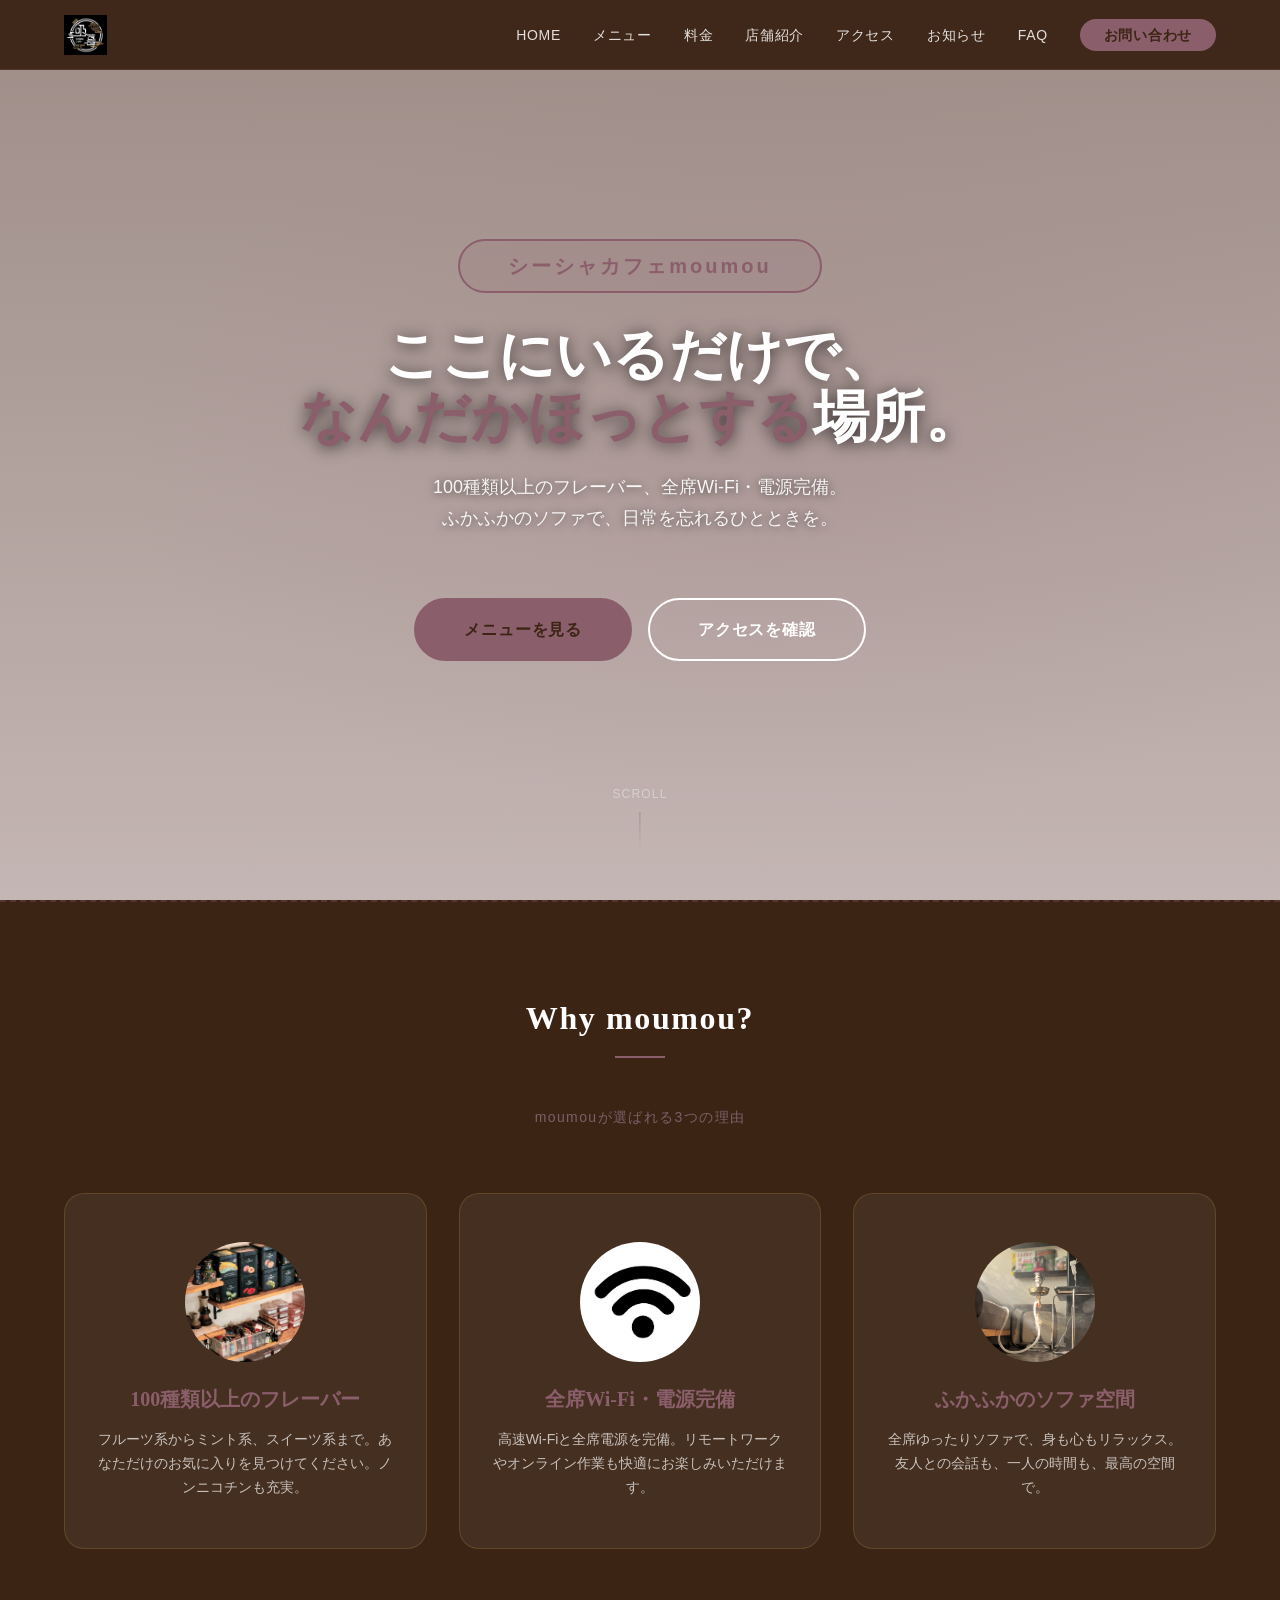
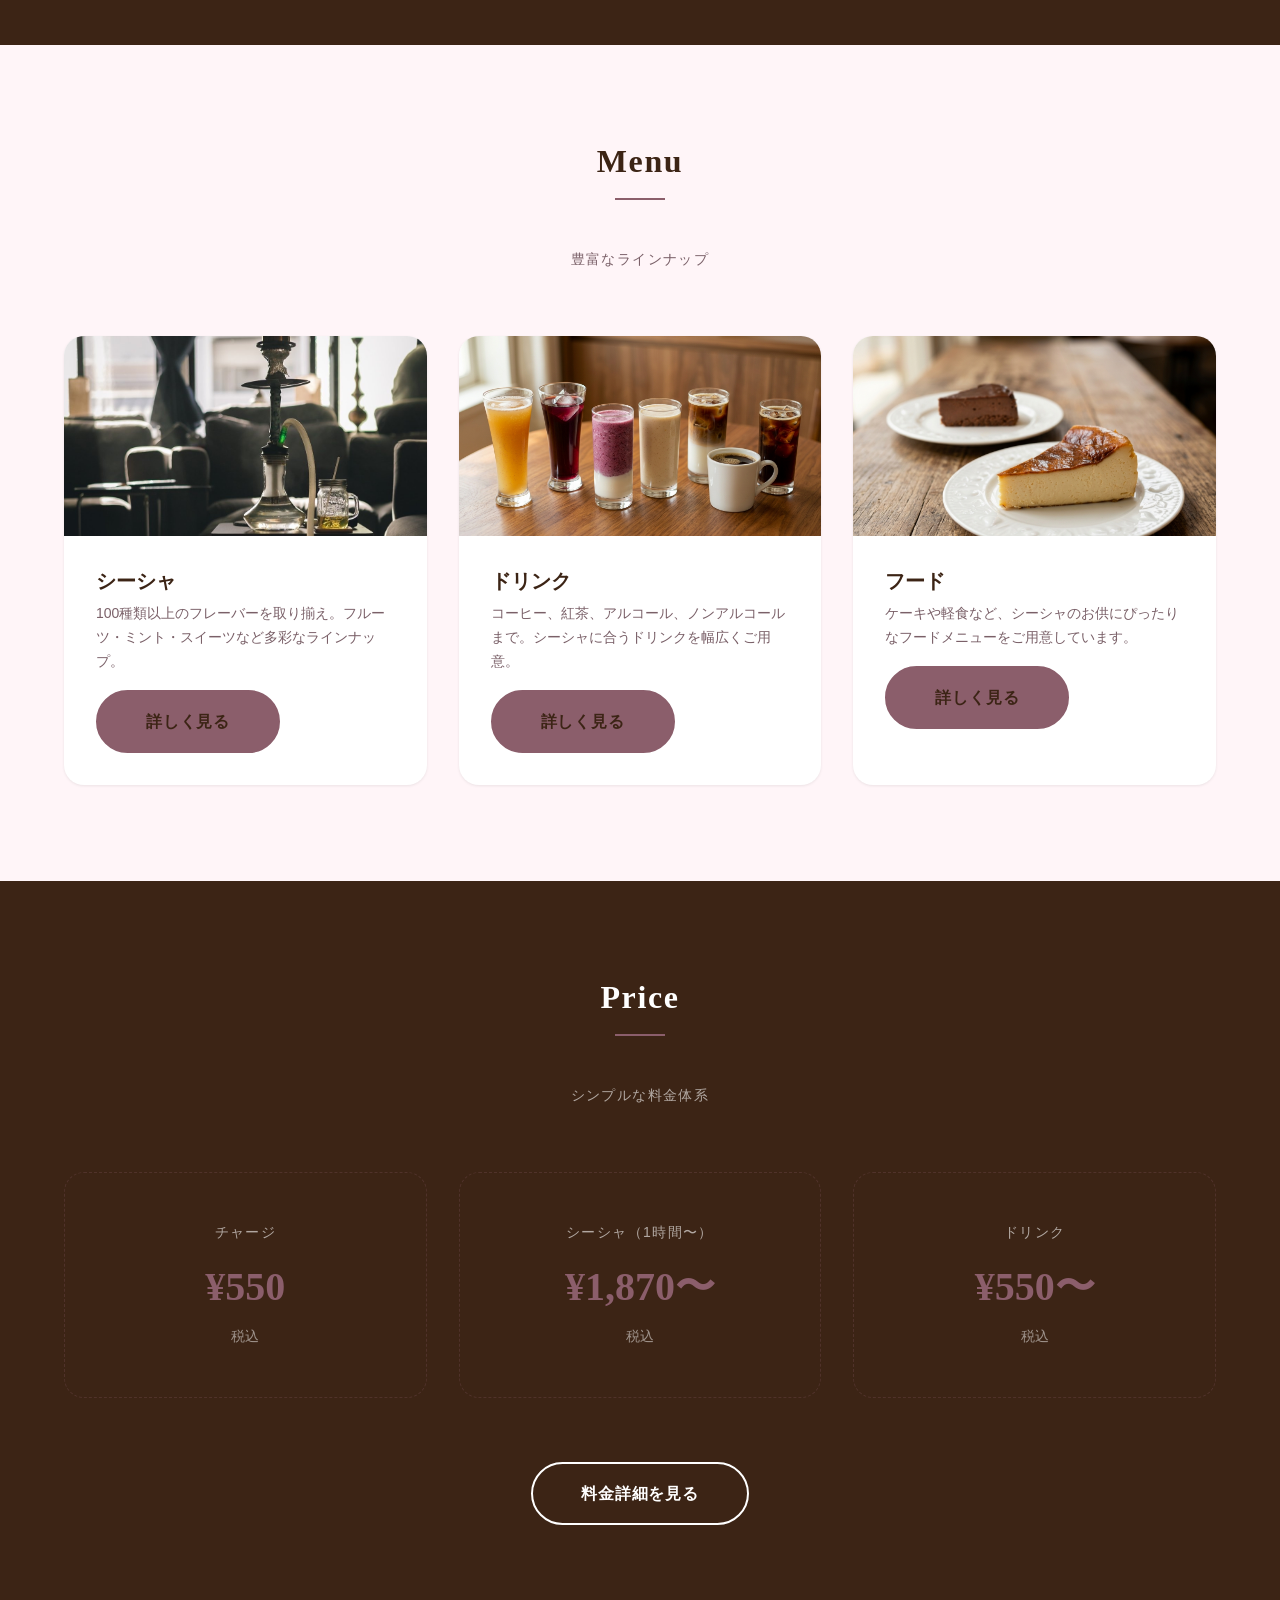
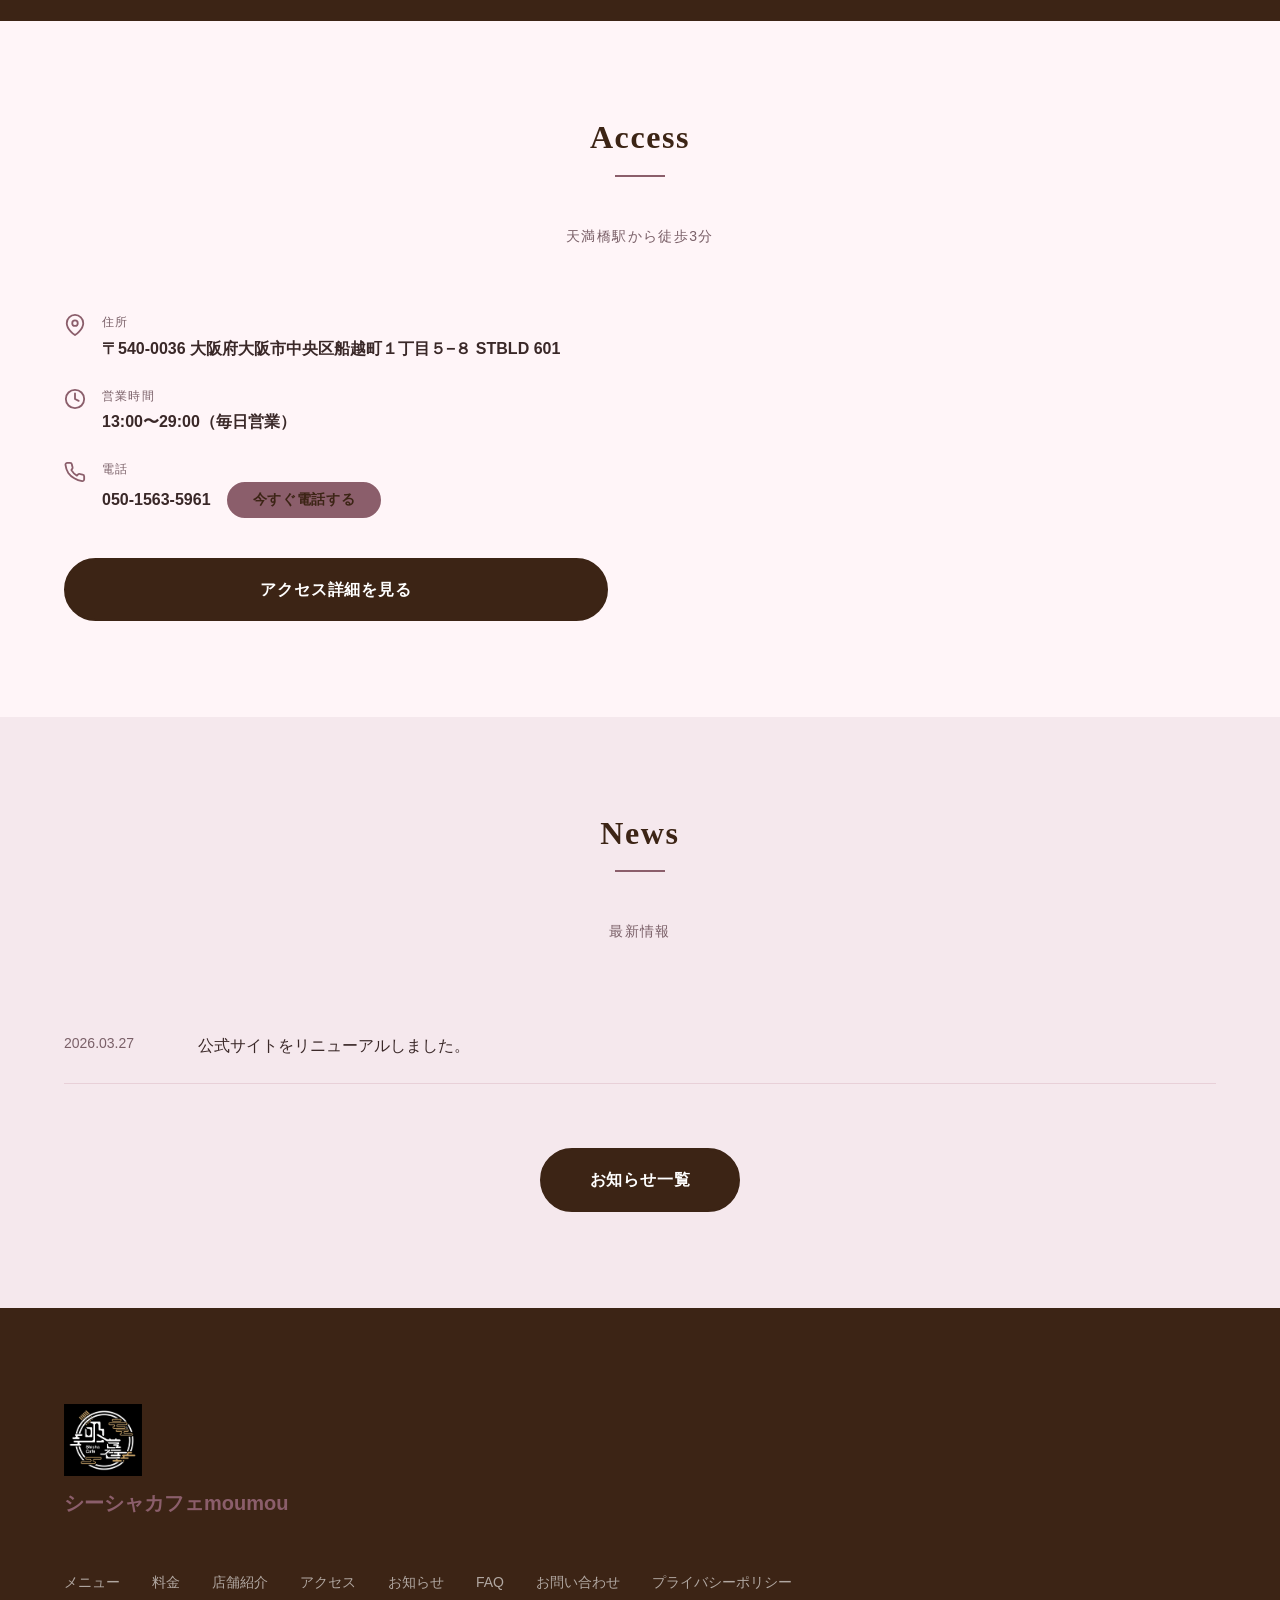
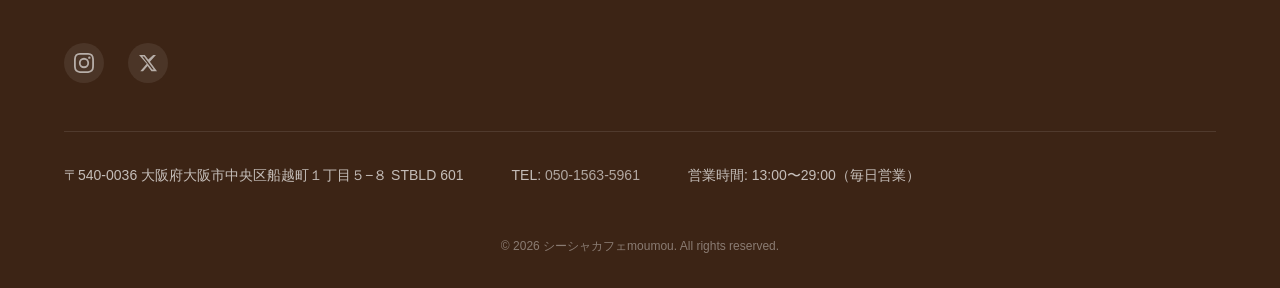
==== index.html @ cdf30d50 "feat: moumou 店舗HP初期作成 Co-Authored-By: Claude Opus 4.6 <noreply@anthropic.com>" ====
<!DOCTYPE html>
<html lang="ja">
<head>
  <meta charset="UTF-8">
  <base href="/">

  <meta name="viewport" content="width=device-width, initial-scale=1.0">
  <title>Shisha Cafe moumou（moumou）- 大阪天満橋のシーシャカフェ</title>
  <meta name="description" content="大阪・天満橋駅徒歩3分のシーシャカフェ。100種類以上のフレーバー、全席Wi-Fi・電源完備。リモートワークにも最適な至極のくつろぎ空間。営業時間13:00〜29:00。">
  <meta name="keywords" content="シーシャ,大阪,天満橋,シーシャカフェ,水タバコ,スーク,Souq">
  <link rel="canonical" href="https://moumou.example.com/">
  <!-- OGP -->
  <meta property="og:title" content="Shisha Cafe moumou（moumou）- 大阪天満橋のシーシャカフェ">
  <meta property="og:description" content="大阪・天満橋駅徒歩3分。100種類以上のフレーバー、全席Wi-Fi完備のシーシャカフェ。">
  <meta property="og:type" content="website">
  <meta property="og:url" content="https://moumou.example.com/">
  <meta property="og:image" content="https://moumou.example.com/images/og-image.jpg">
  <meta property="og:site_name" content="シーシャカフェmoumou">
  <meta property="og:locale" content="ja_JP">
  <meta name="twitter:card" content="summary_large_image">
  <meta name="twitter:image" content="https://moumou.example.com/images/og-image.jpg">
  <!-- 構造化データ -->
  <script type="application/ld+json">
  {
    "@context": "https://schema.org",
    "@type": "CafeOrCoffeeShop",
    "name": "Shisha Cafe moumou",
    "alternateName": "シーシャカフェmoumou",
    "url": "https://moumou.example.com",
    "telephone": "050-1563-5961",
    "address": {
      "@type": "PostalAddress",
      "postalCode": "540-0036",
      "streetAddress": "船越町１丁目５−８ STBLD 601",
      "addressLocality": "大阪市中央区",
      "addressRegion": "大阪府",
      "addressCountry": "JP"
    },
    "geo": {
      "@type": "GeoCoordinates",
      "latitude": "34.6877967",
      "longitude": "135.5146708"
    },
    "openingHoursSpecification": [
      {
        "@type": "OpeningHoursSpecification",
        "dayOfWeek": ["Monday","Tuesday","Wednesday","Thursday","Friday","Saturday","Sunday"],
        "opens": "13:00",
        "closes": "24:00"
      },
      {
        "@type": "OpeningHoursSpecification",
        "dayOfWeek": ["Tuesday","Wednesday","Thursday","Friday","Saturday","Sunday","Monday"],
        "opens": "00:00",
        "closes": "05:00"
      }
    ],
    "servesCuisine": "シーシャ（水タバコ）",
    "priceRange": "¥1,870〜¥3,520",
    "description": "大阪・天満橋のシーシャカフェ。100種類以上のフレーバー、全席Wi-Fi・電源完備。"
  }
  </script>
  <link rel="stylesheet" href="css/reset.css">
  <link rel="stylesheet" href="css/variables.css">
  <link rel="stylesheet" href="css/base.css">
  <link rel="stylesheet" href="css/layout.css">
  <link rel="stylesheet" href="css/components.css">
  <link rel="stylesheet" href="css/pages/home.css">
</head>
<body>

<header class="site-header">
  <div class="header-inner">
    <a href="./" class="site-logo"><img src="images/logo.png" alt="シーシャカフェmoumou" class="header-logo-img"></a>
    <nav class="global-nav" id="globalNav" aria-label="グローバルナビゲーション">
      <button class="nav-close" aria-label="メニューを閉じる"></button>
      <ul>
        <li><a href="./" aria-current="page">HOME</a></li>
        <li><a href="menu/">メニュー</a></li>
        <li><a href="price/">料金</a></li>
        <li><a href="about/">店舗紹介</a></li>
        <li><a href="access/">アクセス</a></li>
        <li><a href="news/">お知らせ</a></li>
        <li><a href="faq/">FAQ</a></li>
        <li><a href="contact/" class="btn-reserve">お問い合わせ</a></li>
      </ul>
    </nav>
    <button class="hamburger" id="hamburger" aria-label="メニューを開く" aria-expanded="false">
      <span></span><span></span><span></span>
    </button>
  </div>
</header>

<main>
  <!-- ヒーロー -->
  <section class="hero">
    <div class="container">
      <div class="hero-content">
        <span class="hero-eyebrow">シーシャカフェmoumou</span>
        <h1>ここにいるだけで、<br><span>なんだかほっとする</span>場所。</h1>
        <p class="hero-sub">100種類以上のフレーバー、全席Wi-Fi・電源完備。<br>ふかふかのソファで、日常を忘れるひとときを。</p>
        <div class="hero-cta">
          <a href="menu/" class="btn btn-primary">メニューを見る</a>
          <a href="access/" class="btn btn-outline">アクセスを確認</a>
        </div>
      </div>
    </div>
    <div class="hero-scroll" aria-hidden="true">SCROLL</div>
  </section>

  <!-- 特徴 -->
  <section class="features-section">
    <div class="container">
      <h2 class="section-title">Why moumou?</h2>
      <span class="gold-line"></span>
      <p class="section-subtitle">moumouが選ばれる3つの理由</p>
      <div class="grid-3">
        <div class="feature-card fade-in">
          <div class="feature-icon"><img src="images/gallery-flavor-shelf.jpg" alt="フレーバー" class="feature-icon-img"></div>
          <h3 class="feature-title">100種類以上のフレーバー</h3>
          <p class="feature-text">フルーツ系からミント系、スイーツ系まで。あなただけのお気に入りを見つけてください。ノンニコチンも充実。</p>
        </div>
        <div class="feature-card fade-in">
          <div class="feature-icon"><img src="images/wifi.jpg" alt="Wi-Fi" class="feature-icon-img"></div>
          <h3 class="feature-title">全席Wi-Fi・電源完備</h3>
          <p class="feature-text">高速Wi-Fiと全席電源を完備。リモートワークやオンライン作業も快適にお楽しみいただけます。</p>
        </div>
        <div class="feature-card fade-in">
          <div class="feature-icon"><img src="images/gallery-private-room.jpg" alt="ソファ" class="feature-icon-img"></div>
          <h3 class="feature-title">ふかふかのソファ空間</h3>
          <p class="feature-text">全席ゆったりソファで、身も心もリラックス。友人との会話も、一人の時間も、最高の空間で。</p>
        </div>
      </div>
    </div>
  </section>

  <!-- メニュー概要 -->
  <section class="section menu-preview">
    <div class="container">
      <h2 class="section-title">Menu</h2>
      <span class="gold-line"></span>
      <p class="section-subtitle">豊富なラインナップ</p>
      <div class="grid-3">
        <div class="card fade-in">
          <img src="images/gallery-shisha-set.jpg" alt="シーシャ" class="card-img-top">
          <div class="card-body">
            <h3 class="card-title">シーシャ</h3>
            <p class="card-text">100種類以上のフレーバーを取り揃え。フルーツ・ミント・スイーツなど多彩なラインナップ。</p>
            <a href="menu/" class="btn btn-primary">詳しく見る</a>
          </div>
        </div>
        <div class="card fade-in">
          <img src="images/menu-drink.jpg" alt="ドリンク" class="card-img-top">
          <div class="card-body">
            <h3 class="card-title">ドリンク</h3>
            <p class="card-text">コーヒー、紅茶、アルコール、ノンアルコールまで。シーシャに合うドリンクを幅広くご用意。</p>
            <a href="menu/" class="btn btn-primary">詳しく見る</a>
          </div>
        </div>
        <div class="card fade-in">
          <img src="images/menu-food.jpg" alt="フード" class="card-img-top">
          <div class="card-body">
            <h3 class="card-title">フード</h3>
            <p class="card-text">ケーキや軽食など、シーシャのお供にぴったりなフードメニューをご用意しています。</p>
            <a href="menu/" class="btn btn-primary">詳しく見る</a>
          </div>
        </div>
      </div>
    </div>
  </section>

  <!-- 料金概要 -->
  <section class="section price-overview section-alt">
    <div class="container">
      <h2 class="section-title">Price</h2>
      <span class="gold-line"></span>
      <p class="section-subtitle">シンプルな料金体系</p>
      <div class="price-overview-grid fade-in">
        <div class="price-item">
          <div class="price-item-label">チャージ</div>
          <div class="price-item-amount">¥550</div>
          <div class="price-item-unit">税込</div>
        </div>
        <div class="price-item">
          <div class="price-item-label">シーシャ（1時間〜）</div>
          <div class="price-item-amount">¥1,870〜</div>
          <div class="price-item-unit">税込</div>
        </div>
        <div class="price-item">
          <div class="price-item-label">ドリンク</div>
          <div class="price-item-amount">¥550〜</div>
          <div class="price-item-unit">税込</div>
        </div>
      </div>
      <div class="text-center">
        <a href="price/" class="btn btn-outline">料金詳細を見る</a>
      </div>
    </div>
  </section>

  <!-- アクセス概要 -->
  <section class="section">
    <div class="container">
      <h2 class="section-title">Access</h2>
      <span class="gold-line"></span>
      <p class="section-subtitle">天満橋駅から徒歩3分</p>
      <div class="access-overview-inner fade-in">
        <div class="access-info-list">
          <div class="access-info-item">
            <span class="access-info-icon" aria-hidden="true"><svg xmlns="http://www.w3.org/2000/svg" width="22" height="22" viewBox="0 0 24 24" fill="none" stroke="currentColor" stroke-width="2" stroke-linecap="round" stroke-linejoin="round"><path d="M21 10c0 7-9 13-9 13s-9-6-9-13a9 9 0 0 1 18 0z"/><circle cx="12" cy="10" r="3"/></svg></span>
            <div>
              <div class="access-info-label">住所</div>
              <div class="access-info-value">〒540-0036 大阪府大阪市中央区船越町１丁目５−８ STBLD 601</div>
            </div>
          </div>
          <div class="access-info-item">
            <span class="access-info-icon" aria-hidden="true"><svg xmlns="http://www.w3.org/2000/svg" width="22" height="22" viewBox="0 0 24 24" fill="none" stroke="currentColor" stroke-width="2" stroke-linecap="round" stroke-linejoin="round"><circle cx="12" cy="12" r="10"/><polyline points="12 6 12 12 16 14"/></svg></span>
            <div>
              <div class="access-info-label">営業時間</div>
              <div class="access-info-value">13:00〜29:00（毎日営業）</div>
            </div>
          </div>
          <div class="access-info-item">
            <span class="access-info-icon" aria-hidden="true"><svg xmlns="http://www.w3.org/2000/svg" width="22" height="22" viewBox="0 0 24 24" fill="none" stroke="currentColor" stroke-width="2" stroke-linecap="round" stroke-linejoin="round"><path d="M22 16.92v3a2 2 0 0 1-2.18 2 19.79 19.79 0 0 1-8.63-3.07A19.5 19.5 0 0 1 4.69 13a19.79 19.79 0 0 1-3.07-8.67A2 2 0 0 1 3.6 2h3a2 2 0 0 1 2 1.72 12.84 12.84 0 0 0 .7 2.81 2 2 0 0 1-.45 2.11L8.09 9.91a16 16 0 0 0 6 6l1.27-1.27a2 2 0 0 1 2.11-.45 12.84 12.84 0 0 0 2.81.7A2 2 0 0 1 22 16.92z"/></svg></span>
            <div>
              <div class="access-info-label">電話</div>
              <div class="access-info-value access-phone-actions">
                <a href="tel:05015635961">050-1563-5961</a>
                <a href="tel:05015635961" class="btn btn-primary btn-sm">今すぐ電話する</a>
              </div>
            </div>
          </div>
          <a href="access/" class="btn btn-dark" style="margin-top:var(--space-md);">アクセス詳細を見る</a>
        </div>
        <iframe src="https://www.google.com/maps/embed?pb=!1m18!1m12!1m3!1d3280.6!2d135.5146708!3d34.6877967!2m3!1f0!2f0!3f0!3m2!1i1024!2i768!4f13.1!3m3!1m2!1s0x6000e73224f2a567%3A0xe76bcfad99c19d66!2z44K344O844K344AB5ZCJ5ZSu!5e0!3m2!1sja!2sjp!4v1743040000000!5m2!1sja!2sjp" width="100%" style="aspect-ratio:16/9;border:0;border-radius:var(--radius-lg);" allowfullscreen="" loading="lazy" referrerpolicy="no-referrer-when-downgrade" title="シーシャカフェmoumou の地図"></iframe>
      </div>
    </div>
  </section>

  <!-- お知らせ -->
  <section class="section section-bg-2">
    <div class="container">
      <h2 class="section-title">News</h2>
      <span class="gold-line"></span>
      <p class="section-subtitle">最新情報</p>
      <div class="news-list fade-in">
        <div class="news-item">
          <time class="news-date" datetime="2026-03-27">2026.03.27</time>
          <a class="news-title" href="news/">公式サイトをリニューアルしました。</a>
        </div>
      </div>
      <div class="text-center">
        <a href="news/" class="btn btn-dark">お知らせ一覧</a>
      </div>
    </div>
  </section>
</main>

<footer class="site-footer">
  <div class="footer-inner">
    <div class="footer-logo"><img src="images/logo.png" alt="シーシャカフェmoumou" class="footer-logo-img"><span>シーシャカフェmoumou</span></div>
    <nav class="footer-nav" aria-label="フッターナビゲーション">
      <ul>
        <li><a href="menu/">メニュー</a></li>
        <li><a href="price/">料金</a></li>
        <li><a href="about/">店舗紹介</a></li>
        <li><a href="access/">アクセス</a></li>
        <li><a href="news/">お知らせ</a></li>
        <li><a href="faq/">FAQ</a></li>
        <li><a href="contact/">お問い合わせ</a></li>
        <li><a href="privacy/">プライバシーポリシー</a></li>
      </ul>
    </nav>
    <div class="footer-sns">
      <a href="https://www.instagram.com/moumou/" target="_blank" rel="noopener noreferrer" aria-label="Instagram">
        <svg xmlns="http://www.w3.org/2000/svg" width="20" height="20" viewBox="0 0 24 24" fill="currentColor"><path d="M12 2.163c3.204 0 3.584.012 4.85.07 3.252.148 4.771 1.691 4.919 4.919.058 1.265.069 1.645.069 4.849 0 3.205-.012 3.584-.069 4.849-.149 3.225-1.664 4.771-4.919 4.919-1.266.058-1.644.07-4.85.07-3.204 0-3.584-.012-4.849-.07-3.26-.149-4.771-1.699-4.919-4.92-.058-1.265-.07-1.644-.07-4.849 0-3.204.013-3.583.07-4.849.149-3.227 1.664-4.771 4.919-4.919 1.266-.057 1.645-.069 4.849-.069zM12 0C8.741 0 8.333.014 7.053.072 2.695.272.273 2.69.073 7.052.014 8.333 0 8.741 0 12c0 3.259.014 3.668.072 4.948.2 4.358 2.618 6.78 6.98 6.98C8.333 23.986 8.741 24 12 24c3.259 0 3.668-.014 4.948-.072 4.354-.2 6.782-2.618 6.979-6.98.059-1.28.073-1.689.073-4.948 0-3.259-.014-3.667-.072-4.947-.196-4.354-2.617-6.78-6.979-6.98C15.668.014 15.259 0 12 0zm0 5.838a6.162 6.162 0 100 12.324 6.162 6.162 0 000-12.324zM12 16a4 4 0 110-8 4 4 0 010 8zm6.406-11.845a1.44 1.44 0 100 2.881 1.44 1.44 0 000-2.881z"/></svg>
      </a>
      <a href="https://x.com/moumou" target="_blank" rel="noopener noreferrer" aria-label="X（旧Twitter）">
        <svg xmlns="http://www.w3.org/2000/svg" width="20" height="20" viewBox="0 0 24 24" fill="currentColor"><path d="M18.244 2.25h3.308l-7.227 8.26 8.502 11.24H16.17l-4.714-6.231-5.401 6.231H2.746l7.73-8.835L1.254 2.25H8.08l4.253 5.622zm-1.161 17.52h1.833L7.084 4.126H5.117z"/></svg>
      </a>
    </div>
    <div class="footer-info">
      <p>〒540-0036 大阪府大阪市中央区船越町１丁目５−８ STBLD 601</p>
      <p>TEL: <a href="tel:05015635961">050-1563-5961</a></p>
      <p>営業時間: 13:00〜29:00（毎日営業）</p>
    </div>
    <p class="copyright">&copy; 2026 シーシャカフェmoumou. All rights reserved.</p>
  </div>
</footer>

<script src="js/main.js"></script>
</body>
</html>
---- css/variables.css ----
:root {
  --color-primary: #8B5E6B;
  --color-primary-dark: #6B4050;
  --color-dark: #3C2415;
  --color-dark-2: #5A3A28;
  --color-bg: #FFF5F8;
  --color-bg-2: #F5E8ED;
  --color-white: #FFFFFF;
  --color-text: #3A2828;
  --color-text-light: #7A6068;
  --color-border: #E8D0D8;

  --font-en: 'Georgia', 'Palatino', serif;
  --font-ja: 'Hiragino Kaku Gothic ProN', 'Noto Sans JP', sans-serif;
  --font-size-xs: 0.75rem;
  --font-size-sm: 0.875rem;
  --font-size-base: 1rem;
  --font-size-lg: 1.125rem;
  --font-size-xl: 1.25rem;
  --font-size-2xl: 1.5rem;
  --font-size-3xl: 2rem;
  --font-size-4xl: 2.5rem;
  --font-size-5xl: 3.5rem;
  --line-height-base: 1.7;
  --line-height-tight: 1.3;

  --space-xs: 0.25rem;
  --space-sm: 0.5rem;
  --space-md: 1rem;
  --space-lg: 1.5rem;
  --space-xl: 2rem;
  --space-2xl: 3rem;
  --space-3xl: 4rem;
  --space-4xl: 6rem;

  --container-width: 1200px;
  --container-padding: 1.5rem;

  --radius-sm: 4px;
  --radius-md: 8px;
  --radius-lg: 20px;
  --radius-full: 9999px;

  --shadow-sm: 0 1px 3px rgba(0,0,0,0.08);
  --shadow-md: 0 4px 12px rgba(0,0,0,0.1);
  --shadow-lg: 0 8px 30px rgba(0,0,0,0.15);

  --transition-fast: 0.2s ease;
  --transition-base: 0.3s ease;
  --transition-slow: 0.5s ease;

  --header-height: 70px;
}
---- css/base.css ----
body {
  font-family: var(--font-ja);
  font-size: var(--font-size-base);
  line-height: var(--line-height-base);
  color: var(--color-text);
  background-color: var(--color-bg);
}

h1, h2, h3, h4, h5, h6 {
  font-family: var(--font-en);
  line-height: var(--line-height-tight);
  color: var(--color-dark);
}

p { margin-bottom: var(--space-md); }
p:last-child { margin-bottom: 0; }

a { transition: color var(--transition-fast); }
a:hover { color: var(--color-primary); }

img { height: auto; }

/* no-scroll utility */
body.no-scroll { overflow: hidden; }

/* Focus visible */
:focus-visible {
  outline: 2px solid var(--color-primary);
  outline-offset: 3px;
  border-radius: var(--radius-sm);
}

.sr-only {
  position: absolute; width: 1px; height: 1px;
  padding: 0; margin: -1px; overflow: hidden;
  clip: rect(0,0,0,0); white-space: nowrap; border: 0;
}

.section {
  padding: var(--space-4xl) 0;
}

.section-alt {
  background-color: var(--color-dark);
  color: var(--color-white);
}

.section-alt h2, .section-alt h3 { color: var(--color-white); }

.section-title {
  font-size: var(--font-size-3xl);
  text-align: center;
  margin-bottom: var(--space-sm);
  letter-spacing: 0.05em;
}

.section-subtitle {
  font-family: var(--font-ja);
  font-size: var(--font-size-sm);
  color: var(--color-text-light);
  text-align: center;
  margin-bottom: var(--space-3xl);
  letter-spacing: 0.1em;
}

.section-alt .section-subtitle { color: rgba(255,255,255,0.6); }

.gold-line {
  display: block;
  width: 50px;
  height: 2px;
  background: var(--color-primary);
  margin: var(--space-md) auto var(--space-2xl);
}

.page-hero {
  background-color: var(--color-dark);
  color: var(--color-white);
  padding: calc(var(--header-height) + var(--space-3xl)) 0 var(--space-3xl);
  text-align: center;
}

.page-hero h1 {
  color: var(--color-white);
  font-size: var(--font-size-4xl);
  margin-bottom: var(--space-md);
}

.page-hero p {
  color: rgba(255,255,255,0.7);
  font-size: var(--font-size-lg);
}

.breadcrumb {
  font-size: var(--font-size-sm);
  color: rgba(255,255,255,0.6);
  margin-top: var(--space-lg);
}

.breadcrumb ol {
  display: flex;
  flex-wrap: wrap;
  gap: 0;
  align-items: center;
  justify-content: center;
  list-style: none;
  margin: 0;
  padding: 0;
}

.breadcrumb li + li::before {
  content: "/";
  margin: 0 var(--space-sm);
  color: rgba(255,255,255,0.6);
}

.breadcrumb a { color: rgba(255,255,255,0.6); }
.breadcrumb a:hover { color: var(--color-primary); }
.breadcrumb li:last-child span { color: var(--color-primary); }

.text-center { text-align: center; }

.section-bg-2 { background: var(--color-bg-2); }

/* ========== FADE-IN ANIMATION ========== */
.fade-in {
  opacity: 0;
  transform: translateY(20px);
  transition: opacity 0.6s ease, transform 0.6s ease;
}

.fade-in.visible {
  opacity: 1;
  transform: none;
}

/* ========== UTILITY ========== */
.container-narrow { max-width: 800px; }

.icon-inline {
  display: inline;
  vertical-align: middle;
  margin-right: 6px;
}

.mt-xl { margin-top: var(--space-xl); }
.mt-3xl { margin-top: var(--space-3xl); }
---- css/layout.css ----
.container {
  max-width: var(--container-width);
  margin: 0 auto;
  padding: 0 var(--container-padding);
}

/* ========== HEADER ========== */
.site-header {
  position: fixed;
  top: 0; left: 0; right: 0;
  height: var(--header-height);
  background-color: rgba(60, 36, 21, 0.96);
  backdrop-filter: blur(8px);
  z-index: 1000;
  border-bottom: 1px solid rgba(139, 94, 107, 0.25);
  transition: box-shadow var(--transition-base);
}

.site-header.scrolled {
  box-shadow: 0 4px 20px rgba(0,0,0,0.3);
}

.header-inner {
  display: flex;
  align-items: center;
  justify-content: space-between;
  height: 100%;
  max-width: var(--container-width);
  margin: 0 auto;
  padding: 0 var(--container-padding);
}

.site-logo {
  font-family: var(--font-en);
  font-size: var(--font-size-xl);
  color: var(--color-primary);
  letter-spacing: 0.05em;
  font-weight: bold;
}

.header-logo-img {
  height: 40px;
  width: auto;
  vertical-align: middle;
}

.global-nav ul {
  display: flex;
  gap: var(--space-xl);
  align-items: center;
}

.global-nav a {
  font-size: var(--font-size-sm);
  color: rgba(255,255,255,0.85);
  letter-spacing: 0.05em;
  transition: color var(--transition-fast);
  position: relative;
}

.global-nav a::after {
  content: '';
  position: absolute;
  bottom: -4px; left: 0; right: 0;
  height: 1px;
  background: var(--color-primary);
  transform: scaleX(0);
  transition: transform var(--transition-fast);
}

.global-nav a:hover { color: var(--color-primary); }
.global-nav a:hover::after { transform: scaleX(1); }

.global-nav .btn-reserve {
  background: var(--color-primary);
  color: var(--color-dark);
  padding: var(--space-sm) var(--space-lg);
  border-radius: var(--radius-full);
  font-weight: bold;
  font-size: var(--font-size-sm);
}

.global-nav .btn-reserve::after { display: none; }
.global-nav .btn-reserve:hover {
  background: var(--color-primary-dark);
  color: var(--color-dark);
}

/* Hamburger */
.hamburger {
  display: none;
  flex-direction: column;
  gap: 5px;
  padding: var(--space-sm);
  position: relative;
  z-index: 1002;
}

.hamburger span {
  display: block;
  width: 24px;
  height: 2px;
  background: var(--color-white);
  transition: transform var(--transition-base), opacity var(--transition-base);
}

.hamburger.active span:nth-child(1) { transform: translateY(7px) rotate(45deg); }
.hamburger.active span:nth-child(2) { opacity: 0; }
.hamburger.active span:nth-child(3) { transform: translateY(-7px) rotate(-45deg); }

.nav-close { display: none; }

/* ========== FOOTER ========== */
.site-footer {
  background-color: var(--color-dark);
  color: rgba(255,255,255,0.7);
  padding: var(--space-4xl) 0 var(--space-xl);
}

.footer-inner {
  max-width: var(--container-width);
  margin: 0 auto;
  padding: 0 var(--container-padding);
}

.footer-logo {
  font-family: 'Hiragino Kaku Gothic ProN', 'Noto Sans JP', 'Meiryo', sans-serif;
  font-size: var(--font-size-xl);
  color: var(--color-primary);
  margin-bottom: var(--space-2xl);
  font-weight: bold;
}

.footer-logo img {
  height: 72px;
  width: auto;
  display: block;
  margin-bottom: 10px;
}

.footer-logo-img {
  height: 44px;
  width: auto;
  display: block;
  margin-bottom: 8px;
}

.footer-nav ul {
  display: flex;
  flex-wrap: wrap;
  gap: var(--space-md) var(--space-xl);
  margin-bottom: var(--space-2xl);
}

.footer-nav a {
  font-size: var(--font-size-sm);
  color: rgba(255,255,255,0.6);
  transition: color var(--transition-fast);
}

.footer-nav a:hover { color: var(--color-primary); }

.footer-info {
  border-top: 1px solid rgba(255,255,255,0.1);
  padding-top: var(--space-xl);
  margin-bottom: var(--space-xl);
  display: flex;
  flex-wrap: wrap;
  gap: var(--space-md) var(--space-2xl);
  font-size: var(--font-size-sm);
}

.footer-info a { color: rgba(255,255,255,0.6); }
.footer-info a:hover { color: var(--color-primary); }

.footer-sns {
  display: flex;
  gap: var(--space-lg);
  margin-bottom: var(--space-2xl);
}

.footer-sns a {
  display: flex;
  align-items: center;
  justify-content: center;
  width: 40px;
  height: 40px;
  border-radius: 50%;
  background: rgba(255,255,255,0.08);
  color: rgba(255,255,255,0.6);
  transition: background var(--transition-fast), color var(--transition-fast);
}

.footer-sns a:hover {
  background: var(--color-primary);
  color: var(--color-dark);
}

.copyright {
  font-size: var(--font-size-xs);
  color: rgba(255,255,255,0.4);
  text-align: center;
}

/* ========== GRID ========== */
.grid-2 { display: grid; grid-template-columns: repeat(2, 1fr); gap: var(--space-xl); }
.grid-3 { display: grid; grid-template-columns: repeat(3, 1fr); gap: var(--space-xl); }
.grid-4 { display: grid; grid-template-columns: repeat(4, 1fr); gap: var(--space-lg); }

.access-phone-actions {
  display: flex;
  align-items: center;
  gap: var(--space-md);
  flex-wrap: wrap;
}

/* ========== RESPONSIVE ========== */
@media (max-width: 1024px) {
  .grid-4 { grid-template-columns: repeat(2, 1fr); }
}

@media (max-width: 768px) {
  .hamburger {
    display: flex;
    position: fixed;
    top: calc((var(--header-height) - 44px) / 2);
    right: var(--container-padding);
    z-index: 1002;
    width: 44px;
    height: 44px;
    justify-content: center;
    align-items: center;
  }
  .hamburger.active span {
    background: var(--color-primary);
  }

  .hamburger.active {
    visibility: hidden;
    pointer-events: none;
  }

  .global-nav {
    position: fixed;
    top: 0; left: 0;
    width: 100%; height: 100dvh;
    background: var(--color-dark);
    display: flex;
    justify-content: center;
    align-items: center;
    flex-direction: column;
    opacity: 0;
    visibility: hidden;
    pointer-events: none;
    transition: opacity 0.3s ease, visibility 0.3s ease;
    z-index: 1001;
    overflow-y: auto;
  }

  .global-nav.open {
    opacity: 1;
    visibility: visible;
    pointer-events: auto;
  }

  .nav-close {
    position: absolute;
    top: var(--space-xl);
    right: var(--space-xl);
    width: 48px;
    height: 48px;
    display: flex;
    align-items: center;
    justify-content: center;
    background: rgba(255,255,255,0.1);
    border: none;
    border-radius: 50%;
    cursor: pointer;
    z-index: 1;
  }

  .nav-close::before,
  .nav-close::after {
    content: '';
    position: absolute;
    width: 24px;
    height: 2px;
    background: var(--color-primary);
  }

  .nav-close::before { transform: rotate(45deg); }
  .nav-close::after  { transform: rotate(-45deg); }

  .global-nav ul {
    flex-direction: column;
    align-items: center;
    gap: var(--space-lg);
  }

  .global-nav a {
    font-size: var(--font-size-2xl);
    padding: var(--space-lg);
  }

  .grid-2, .grid-3, .grid-4 { grid-template-columns: 1fr; }

  .section { padding: var(--space-3xl) 0; }

  .section-title { font-size: var(--font-size-2xl); }

  .page-hero h1 { font-size: var(--font-size-3xl); }
}
---- css/components.css ----
/* ========== BUTTONS ========== */
.btn {
  display: inline-flex;
  align-items: center;
  justify-content: center;
  gap: var(--space-sm);
  padding: var(--space-md) var(--space-2xl);
  border-radius: var(--radius-full);
  font-size: var(--font-size-base);
  font-weight: bold;
  letter-spacing: 0.05em;
  transition: all var(--transition-base);
  cursor: pointer;
  border: 2px solid transparent;
}

.btn-primary {
  background: var(--color-primary);
  color: var(--color-dark);
  border-color: var(--color-primary);
}
.btn-primary:hover {
  background: var(--color-primary-dark);
  border-color: var(--color-primary-dark);
  color: var(--color-dark);
  transform: translateY(-2px);
  box-shadow: var(--shadow-md);
}

.btn-outline {
  background: transparent;
  color: var(--color-white);
  border-color: var(--color-white);
}
.btn-outline:hover {
  background: var(--color-white);
  color: var(--color-dark);
  transform: translateY(-2px);
}

.btn-dark {
  background: var(--color-dark);
  color: var(--color-white);
  border-color: var(--color-dark);
}
.btn-dark:hover {
  background: var(--color-dark-2);
  transform: translateY(-2px);
}

.btn-sm {
  padding: var(--space-xs) var(--space-lg);
  font-size: var(--font-size-sm);
}

/* ========== CARDS ========== */
.card {
  background: var(--color-white);
  border-radius: var(--radius-lg);
  overflow: hidden;
  box-shadow: var(--shadow-sm);
  transition: transform var(--transition-base), box-shadow var(--transition-base);
}
.card:hover {
  transform: translateY(-4px);
  box-shadow: var(--shadow-lg);
}

.card-img {
  width: 100%;
  aspect-ratio: 16/9;
  object-fit: cover;
  background: var(--color-bg-2);
}

.card-img-top {
  width: 100%;
  height: 200px;
  object-fit: cover;
  border-radius: var(--radius-md) var(--radius-md) 0 0;
}

.card-img-placeholder {
  width: 100%;
  aspect-ratio: 16/9;
  background: linear-gradient(135deg, var(--color-dark) 0%, var(--color-dark-2) 100%);
  display: flex;
  align-items: center;
  justify-content: center;
  color: var(--color-primary);
  font-size: var(--font-size-3xl);
}

.card-body {
  padding: var(--space-xl);
}

.card-title {
  font-size: var(--font-size-xl);
  margin-bottom: var(--space-sm);
  color: var(--color-dark);
}

.card-text {
  font-size: var(--font-size-sm);
  color: var(--color-text-light);
  line-height: var(--line-height-base);
  margin-bottom: var(--space-md);
}

/* ========== BADGES ========== */
.badge {
  display: inline-block;
  padding: 2px var(--space-sm);
  border-radius: var(--radius-full);
  font-size: var(--font-size-xs);
  font-weight: bold;
  letter-spacing: 0.05em;
}

.badge-gold {
  background: rgba(201, 168, 76, 0.15);
  color: var(--color-primary);
  border: 1px solid rgba(201, 168, 76, 0.3);
}

.badge-dark {
  background: var(--color-dark);
  color: var(--color-white);
}

/* ========== FORM ========== */
.form-group {
  margin-bottom: var(--space-lg);
}

.form-label {
  display: block;
  font-size: var(--font-size-sm);
  font-weight: bold;
  color: var(--color-dark);
  margin-bottom: var(--space-sm);
}

.form-control {
  width: 100%;
  padding: var(--space-md);
  border: 1px solid var(--color-border);
  border-radius: var(--radius-md);
  font-size: var(--font-size-base);
  font-family: var(--font-ja);
  background: var(--color-white);
  transition: border-color var(--transition-fast), box-shadow var(--transition-fast);
}

.form-control:focus {
  outline: none;
  border-color: var(--color-primary);
  box-shadow: 0 0 0 3px rgba(201, 168, 76, 0.15);
}

textarea.form-control {
  min-height: 160px;
  resize: vertical;
}

/* ========== INFO LIST ========== */
.info-table {
  width: 100%;
  border-collapse: collapse;
}

.info-table th, .info-table td {
  padding: var(--space-md) var(--space-lg);
  border-bottom: 1px solid var(--color-border);
  text-align: left;
  vertical-align: top;
}

.info-table th {
  width: 180px;
  font-size: var(--font-size-sm);
  color: var(--color-text-light);
  background: var(--color-bg);
  font-weight: bold;
}

/* ========== FEATURE CARD ========== */
.feature-card {
  text-align: center;
  padding: var(--space-2xl) var(--space-xl);
  background: rgba(255,255,255,0.05);
  border: 1px solid rgba(201, 168, 76, 0.2);
  border-radius: var(--radius-lg);
}

.feature-icon {
  font-size: 2.5rem;
  margin-bottom: var(--space-lg);
}

.feature-title {
  font-size: var(--font-size-xl);
  color: var(--color-primary);
  margin-bottom: var(--space-md);
}

.feature-text {
  font-size: var(--font-size-sm);
  color: rgba(255,255,255,0.7);
  line-height: var(--line-height-base);
}

/* ========== PRICE TABLE ========== */
.price-table {
  width: 100%;
  border-collapse: collapse;
  border-radius: var(--radius-lg);
  overflow: hidden;
  box-shadow: var(--shadow-md);
}

.price-table th {
  background: var(--color-dark);
  color: var(--color-primary);
  padding: var(--space-md) var(--space-lg);
  font-family: var(--font-en);
  letter-spacing: 0.05em;
  font-size: var(--font-size-sm);
}

.price-table td {
  padding: var(--space-md) var(--space-lg);
  border-bottom: 1px solid var(--color-border);
  background: var(--color-white);
}

.price-table tr:last-child td { border-bottom: none; }

.price-table .price-amount {
  font-size: var(--font-size-xl);
  font-weight: bold;
  color: var(--color-primary);
}

/* ========== NOTICE ========== */
.notice {
  background: rgba(201, 168, 76, 0.08);
  border: 1px solid rgba(201, 168, 76, 0.2);
  border-left: 3px solid var(--color-primary);
  border-radius: var(--radius-md);
  padding: var(--space-lg);
  font-size: var(--font-size-sm);
  color: var(--color-text-light);
}
---- css/pages/home.css ----
/* ========== HERO ========== */
.hero {
  position: relative;
  min-height: 100vh;
  display: flex;
  align-items: center;
  background: linear-gradient(135deg, #0D1B2A 0%, #1A2E42 60%, #0D1B2A 100%);
  background-image: url('../images/hero-bg.jpg');
  background-size: cover;
  background-position: center;
  overflow: hidden;
}

.hero::before {
  content: '';
  position: absolute;
  inset: 0;
  z-index: 0;
  background: linear-gradient(to bottom, rgba(60,36,21,0.5) 0%, rgba(60,36,21,0.3) 100%);
}

.hero::after {
  content: '';
  position: absolute;
  inset: 0;
  z-index: 0;
  background: radial-gradient(ellipse at 60% 50%, rgba(139,94,107,0.12) 0%, transparent 60%);
  pointer-events: none;
}

.hero-content {
  position: relative;
  z-index: 1;
  max-width: 700px;
  margin: 0 auto;
  text-align: center;
}

.hero-eyebrow {
  display: inline-block;
  font-size: var(--font-size-xl);
  color: var(--color-primary);
  letter-spacing: 0.15em;
  margin-bottom: var(--space-xl);
  border: 2px solid var(--color-primary);
  padding: var(--space-sm) var(--space-2xl);
  border-radius: var(--radius-full);
  font-weight: bold;
  background: rgba(139,94,107,0.12);
  font-family: 'Hiragino Kaku Gothic ProN', 'Noto Sans JP', sans-serif;
}

.hero h1 {
  font-size: var(--font-size-5xl);
  color: var(--color-white);
  margin-bottom: var(--space-lg);
  line-height: 1.1;
  text-shadow: 0 2px 16px rgba(0,0,0,0.7);
}

.hero h1 span { color: var(--color-primary); }

.hero-sub {
  font-size: var(--font-size-lg);
  color: rgba(255,255,255,0.92);
  margin-bottom: var(--space-3xl);
  line-height: var(--line-height-base);
  text-shadow: 0 1px 8px rgba(0,0,0,0.6);
}

.hero-cta {
  display: flex;
  gap: var(--space-md);
  flex-wrap: wrap;
  justify-content: center;
}

.hero-scroll {
  position: absolute;
  bottom: var(--space-2xl);
  left: 50%;
  transform: translateX(-50%);
  display: flex;
  flex-direction: column;
  align-items: center;
  gap: var(--space-sm);
  color: rgba(255,255,255,0.4);
  font-size: var(--font-size-xs);
  letter-spacing: 0.1em;
  animation: bounce 2s ease infinite;
}

.hero-scroll::after {
  content: '';
  width: 1px;
  height: 40px;
  background: linear-gradient(to bottom, rgba(139,94,107,0.5), transparent);
}

@keyframes bounce {
  0%, 100% { transform: translateX(-50%) translateY(0); }
  50% { transform: translateX(-50%) translateY(8px); }
}

/* ========== FEATURES ========== */
.features-section {
  background: var(--color-dark);
  padding: var(--space-4xl) 0;
  border-top: 2px dashed rgba(139,94,107,0.3);
}

.features-section .section-title { color: var(--color-white); }

.feature-icon-img {
  width: 120px;
  height: 120px;
  object-fit: cover;
  border-radius: 50%;
  display: block;
  margin: 0 auto;
}

/* ========== MENU PREVIEW ========== */
.menu-preview .card { background: var(--color-white); }

.menu-preview .card-img-placeholder {
  aspect-ratio: 4/3;
  font-size: 3rem;
}

/* ========== PRICE OVERVIEW ========== */
.price-overview {
  background: var(--color-dark);
  color: var(--color-white);
}

.price-overview-grid {
  display: grid;
  grid-template-columns: repeat(3, 1fr);
  gap: var(--space-xl);
  margin-bottom: var(--space-3xl);
}

.price-item {
  text-align: center;
  padding: var(--space-2xl) var(--space-lg);
  border: 1px dashed rgba(139,94,107,0.25);
  border-radius: var(--radius-lg);
}

.price-item-label {
  font-size: var(--font-size-sm);
  color: rgba(255,255,255,0.6);
  margin-bottom: var(--space-sm);
  letter-spacing: 0.1em;
}

.price-item-amount {
  font-size: var(--font-size-4xl);
  font-family: var(--font-en);
  color: var(--color-primary);
  font-weight: bold;
}

.price-item-unit {
  font-size: var(--font-size-sm);
  color: rgba(255,255,255,0.5);
  margin-top: var(--space-xs);
}

/* ========== ACCESS OVERVIEW ========== */
.access-overview-inner {
  display: grid;
  grid-template-columns: 1fr 1fr;
  gap: var(--space-3xl);
  align-items: center;
}

.access-info-list {
  display: flex;
  flex-direction: column;
  gap: var(--space-lg);
}

.access-info-item {
  display: flex;
  gap: var(--space-md);
  align-items: flex-start;
}

.access-info-icon {
  color: var(--color-primary);
  font-size: var(--font-size-xl);
  flex-shrink: 0;
  margin-top: 2px;
}

.access-info-label {
  font-size: var(--font-size-xs);
  color: var(--color-text-light);
  letter-spacing: 0.1em;
  margin-bottom: 2px;
}

.access-info-value { font-weight: bold; }

/* ========== NEWS SECTION ========== */
.news-list {
  display: flex;
  flex-direction: column;
  gap: var(--space-md);
  margin-bottom: var(--space-3xl);
}

.news-item {
  display: flex;
  gap: var(--space-lg);
  align-items: flex-start;
  padding: var(--space-lg) 0;
  border-bottom: 1px solid var(--color-border);
}

.news-date {
  font-size: var(--font-size-sm);
  color: var(--color-text-light);
  white-space: nowrap;
  min-width: 110px;
}

.news-title {
  font-size: var(--font-size-base);
  color: var(--color-text);
  transition: color var(--transition-fast);
}

.news-title:hover { color: var(--color-primary); }

/* ========== RESPONSIVE ========== */
@media (max-width: 768px) {
  .hero h1 { font-size: var(--font-size-3xl); }
  .hero-cta { flex-direction: column; }
  .price-overview-grid { grid-template-columns: 1fr; }
  .access-overview-inner { grid-template-columns: 1fr; }
}
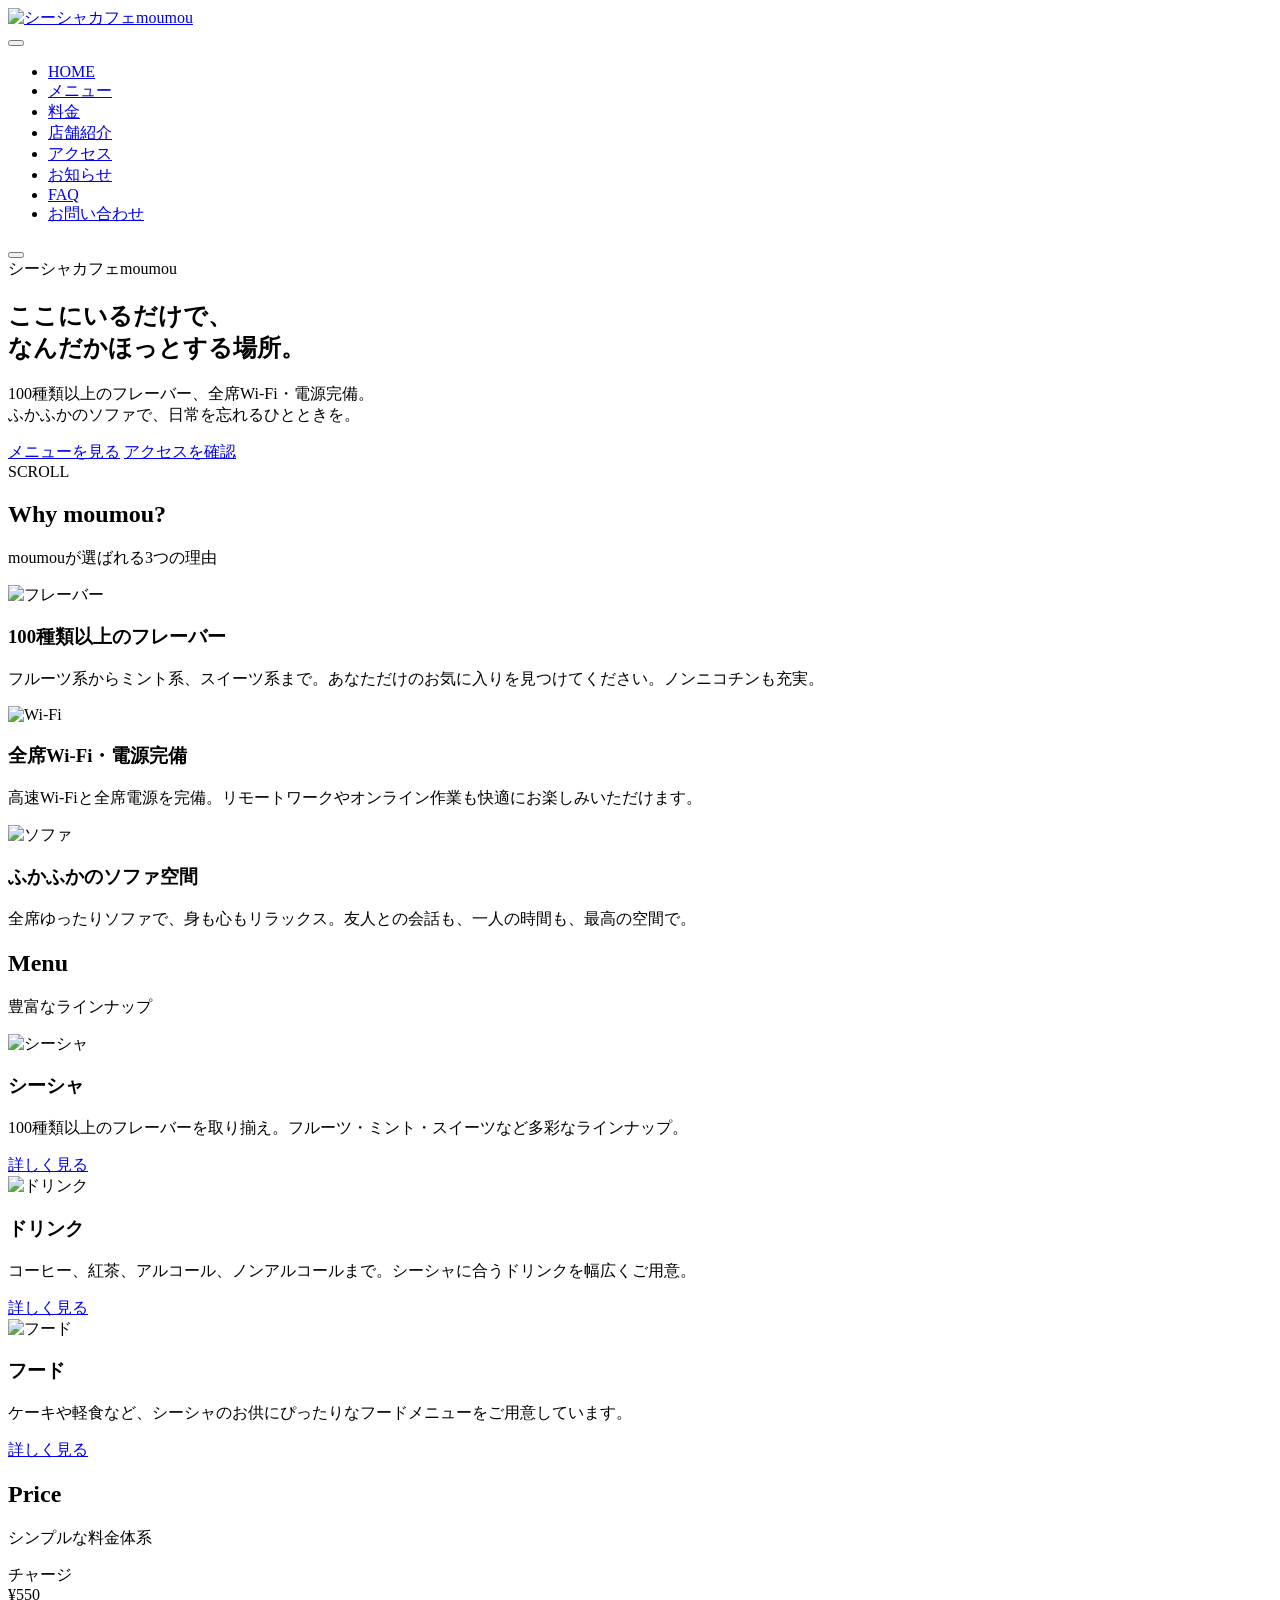
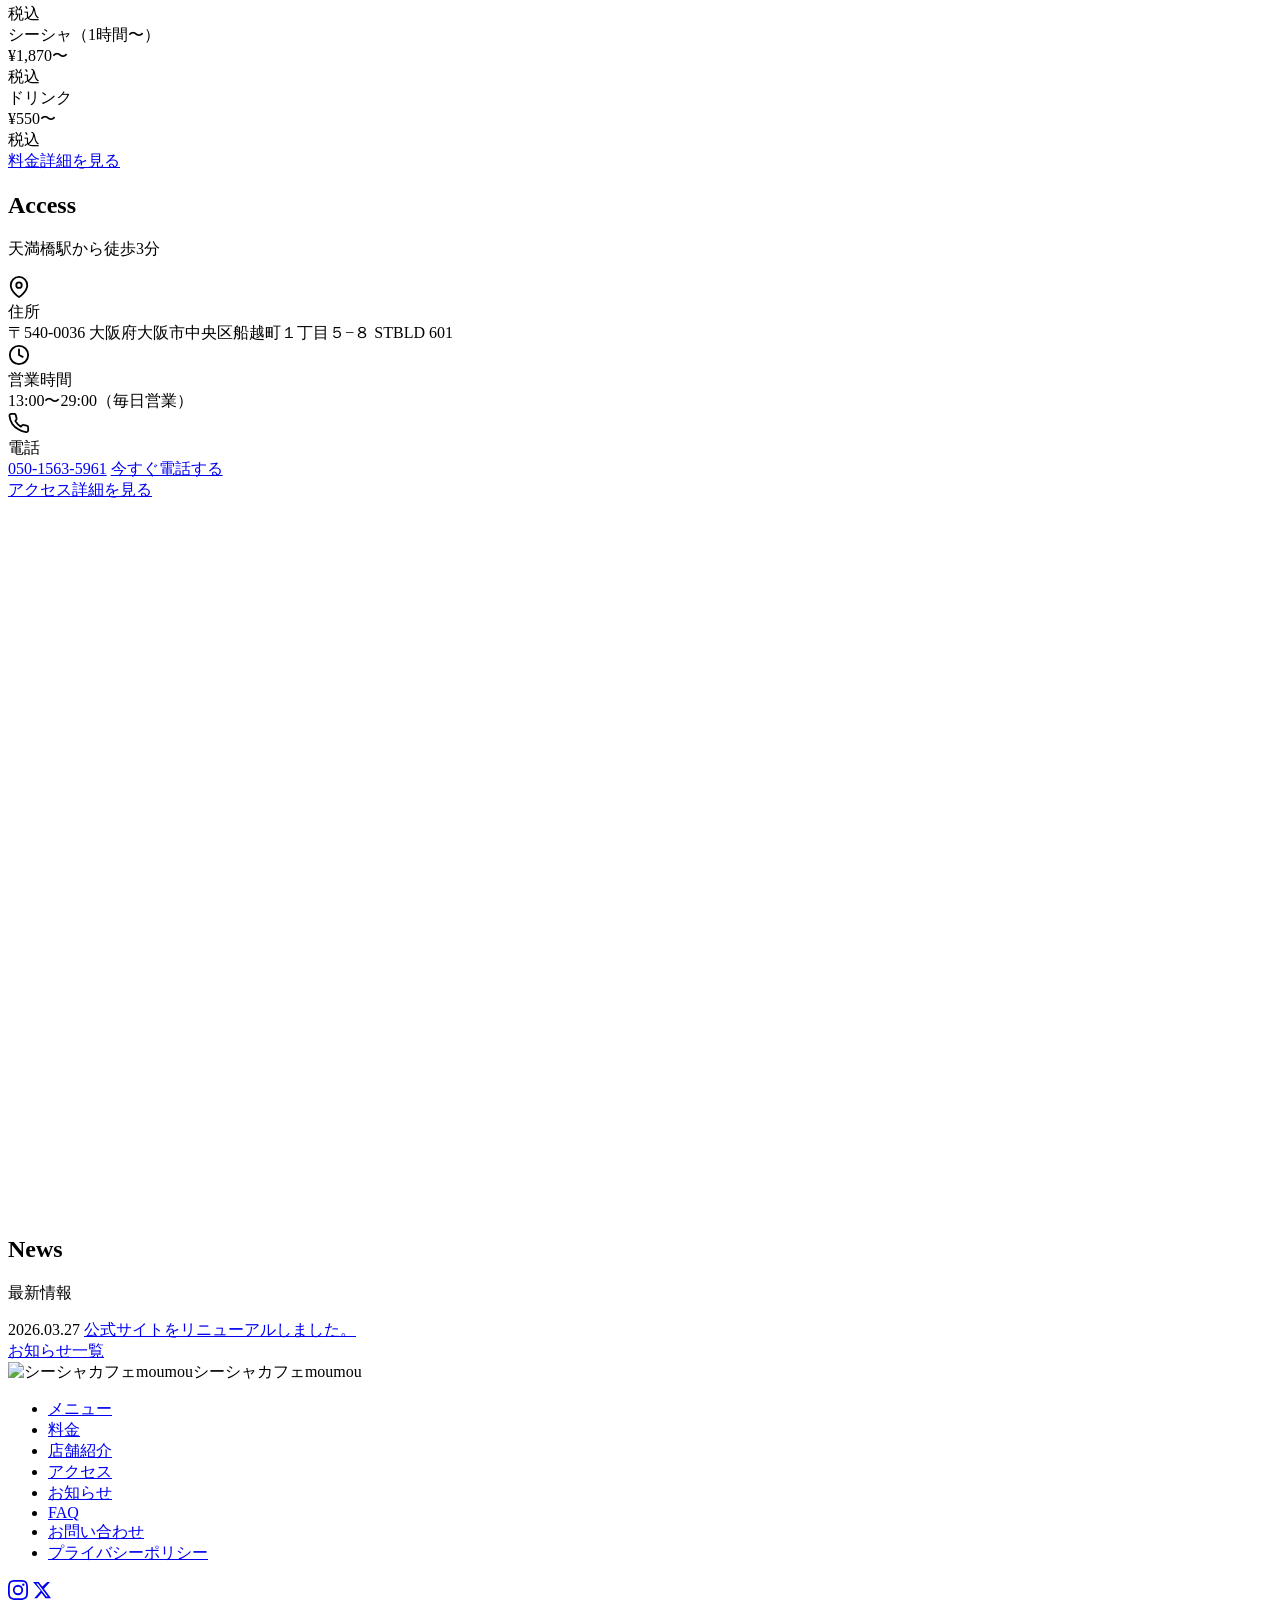
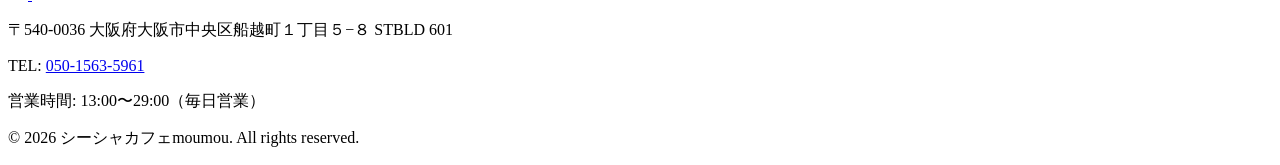
==== commit 760aecae: "fix: GitHub Pages用にbase hrefを修正 Co-Authored-By: Claude Opus 4.6 <noreply@anthropic.com>" ====
--- a/index.html
+++ b/index.html
@@ -2,7 +2,7 @@
 <html lang="ja">
 <head>
   <meta charset="UTF-8">
-  <base href="/">
+  <base href="/moumou/">
 
   <meta name="viewport" content="width=device-width, initial-scale=1.0">
   <title>Shisha Cafe moumou（moumou）- 大阪天満橋のシーシャカフェ</title>
